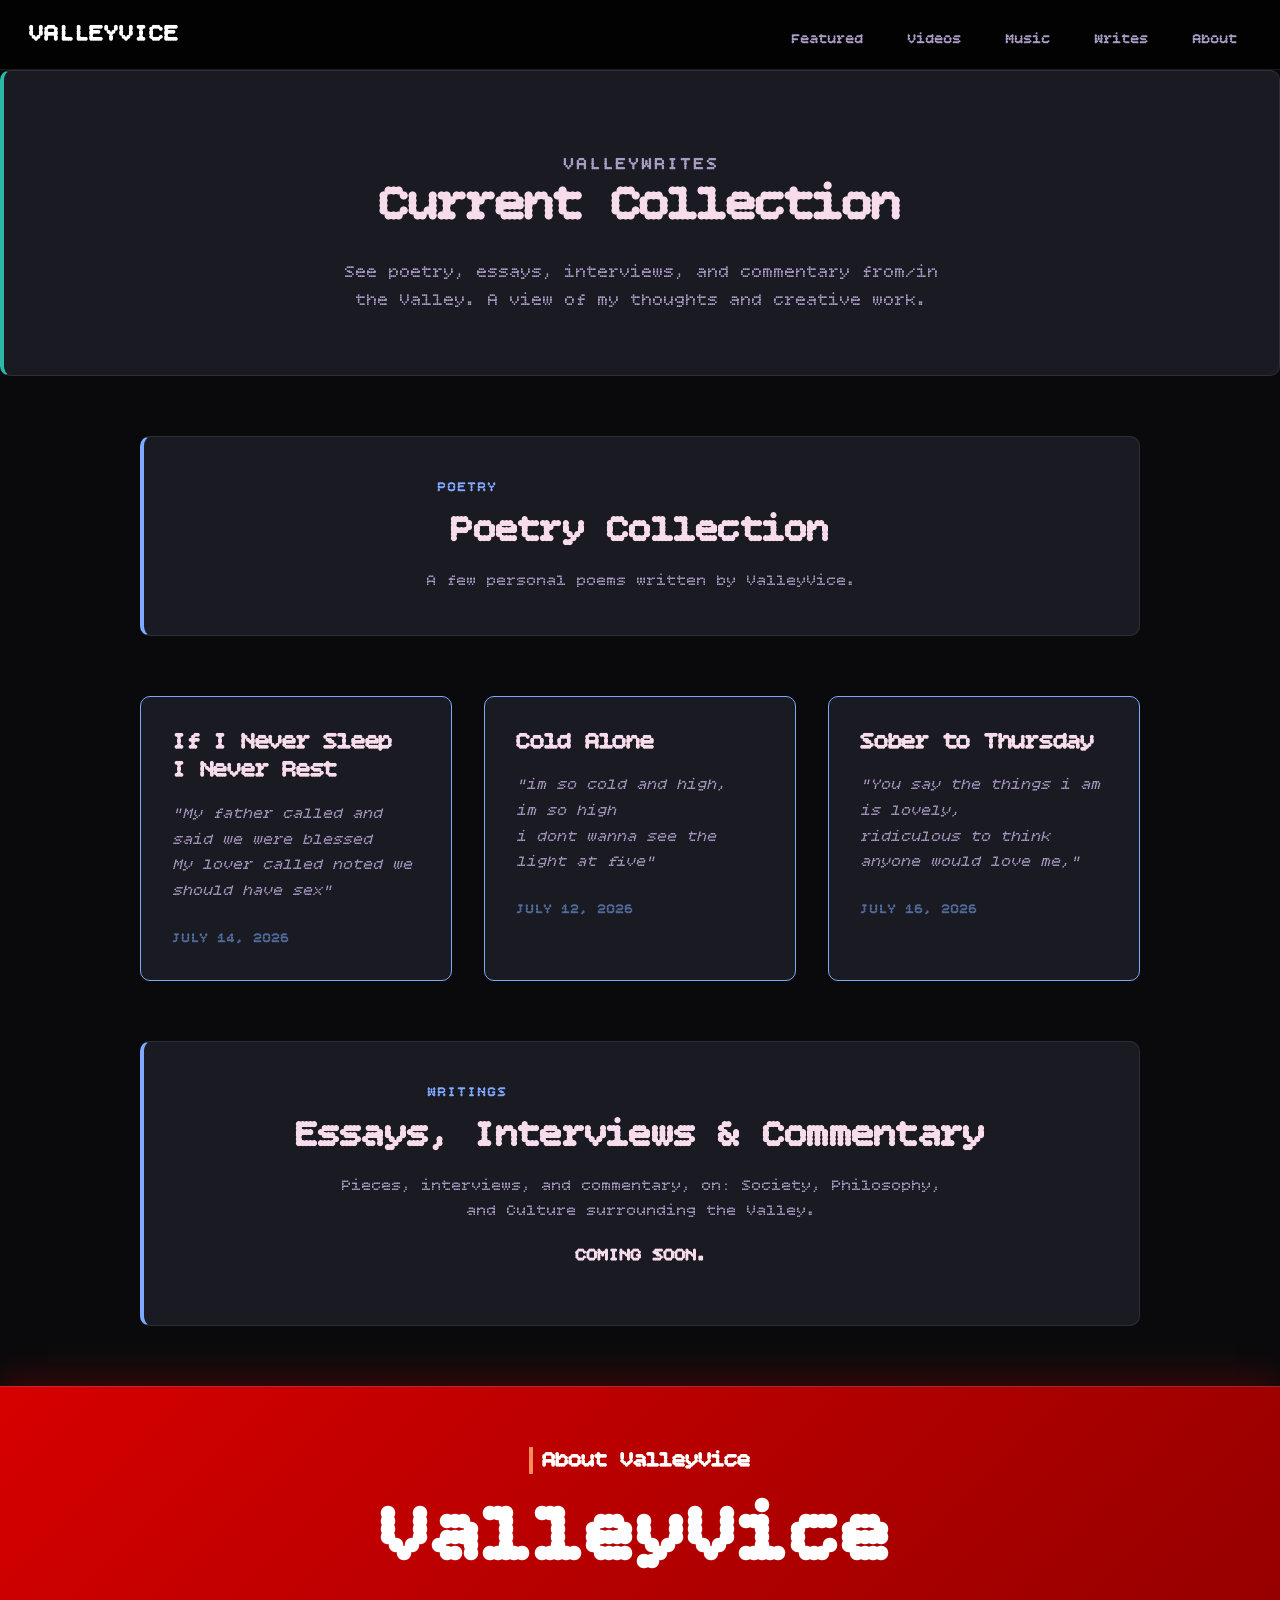
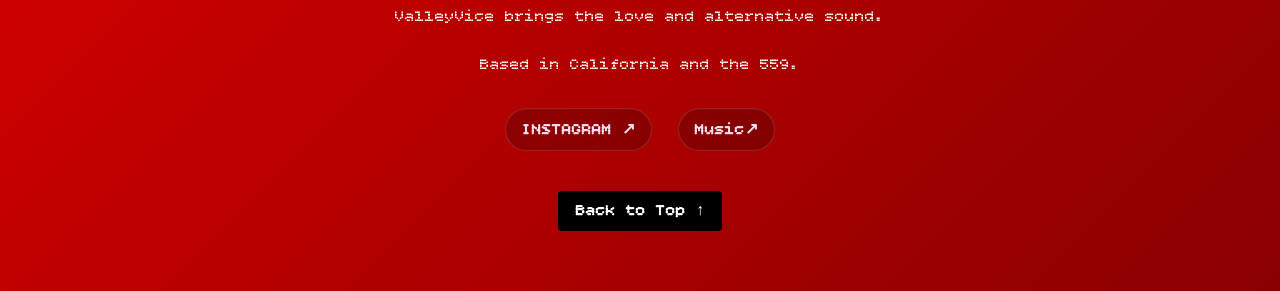
==== pages/writes.html @ c86723d8 "Add files via upload" ====
<!DOCTYPE html>
<html lang="en">
  <head>
    <meta charset="UTF-8" />
    <meta name="viewport" content="width=device-width, initial-scale=1.0" />
    <link rel="stylesheet" href="/pages/writes.css" />
    <link rel="stylesheet" href="footer.css"/>
    <title>Writing - ValleyVice</title>
  </head>
  <body>
    
    <header class="vv-header" id="vv-header">
      <a href="/" class="vv-logo">VALLEYVICE</a>
      <nav class="vv-nav">
        <a href="/#Featured">Featured</a>
        <a href="/#videos">Videos</a>
        <a href="/##music">Music</a>
        <a href="/pages/writes.html">Writes</a>
        <a href="/#footer">About</a>
      </nav>
    </header>

    <main class="page page-writes">
      <section class="hero">
        <div class="container">
          <p class="eyebrow">ValleyWrites</p>
          <h1>Current Collection</h1>
          <p> See poetry, essays, interviews, and commentary from/in the Valley. A view of my thoughts and creative work.</p>
        </div>
      </section>

      <section  id="#poems" class="poems-section">
        <div class="container">
          <div class="section-header">
            <p class="eyebrow">Poetry</p>
            <h2>Poetry Collection</h2>
            <p>A few personal poems written by ValleyVice.</p>
          </div>
        </div>

        <section class="poem-list container">
          <article class="poem-card">
            <a href="/pages/poems/poem1.html">
              <h3>If I Never Sleep I Never Rest</h3>
              <p class="poem-excerpt">"My father called and said we were blessed <br>
          My lover called noted we should have sex"</p>
              <time datetime="2026-07-14">July 14, 2026</time>
            </a>
          </article>

          <article class="poem-card">
            <a href="/pages/poems/poem2.html">
              <h3>Cold Alone</h3>
              <p class="poem-excerpt">"im so cold and high, <br>
        im so high <br>
        i dont wanna see the light at five" <br></p>
              <time datetime="2026-07-12">July 12, 2026</time>
            </a>
          </article>


          <article class="poem-card">
            <a href="/pages/poems/poem3.html">
              <h3>Sober to Thursday</h3>
              <p class="poem-excerpt">"You say the things i am is lovely,<br>
        ridiculous to think anyone would love me,"<br></p>
              <time datetime="2026-07-16">July 16, 2026</time>
            </a>
          </article>
        </section>
      </section>

      <section  id="#essay" class="writings-section">
        <div class="container">
          <div class="section-header">
            <p class="eyebrow">Writings</p>
            <h2>Essays, Interviews & Commentary</h2>
            <p>Pieces, interviews, and commentary, on: Society, Philosophy, and Culture surrounding the Valley. <br>
              
            </p>
            <h3>COMING SOON.</h3>
          </div>
        </div>


        <!--
         <section class="excerpt-list container">
          <article class="excerpt-card essays-card">
            <a href="/pages/essay.html">
              <h2>First excerpt title</h2>
              <p>excerpt1</p>
              <time datetime="2026-07-15">July 15, 2026</time>
            </a>
          </article>

          <article class="excerpt-card essays-card">
            <a href="/pages/essay.html">
              <h2>Second excerpt title</h2>
              <p>excerp2</p>
              <time datetime="2026-07-10">July 10, 2026</time>
            </a>
          </article>

          <article class="excerpt-card essays-card">
            <a href="/pages/essay.html">
              <h2>Third excerpt title</h2>
              <p>excerpt3</p>
              <time datetime="2026-07-05">July 5, 2026</time>
            </a>
          </article>
        </section>
      </section>
        -->
       
    </main>
  </body>

   <footer id="footer" class="vv-footer">
    <div class="vv-footer-inner">
       <h2 class="vv-section-title">About ValleyVice</h2>
      <h2 class="vv-footer-logo">ValleyVice</h2>
      <p class="vv-footer-tagline">
        ValleyVice brings the love and alternative sound.<br><br>
        Based in California and the 559.
      </p>
      <div class="vv-footer-links">
        <a href="https://www.instagram.com/valleyyyouth/" target="_blank">INSTAGRAM ↗</a>
        <a href="#" target="_blank">Music↗</a>
      </div>
    </div>
    <a href="#top" class="vv-backtotop">Back to Top ↑</a>
  </footer>
</html>
---- pages/writes.css ----
/* ============================================================
    WRITES PAGE CSS — Blog Excerpts
    ============================================================ */

    @import url('https://fonts.googleapis.com/css?family=Bitcount%20Single:700|Bitcount%20Single:400');

    /* ============================================================
    ROOT PALETTE (Matching main site)
    ============================================================ */

    :root {
    --text: #F7DCEB;
    --background: #0A0A0C;
    --primary: #A89BC4;
    --secondary: #4A2E1F;
    --accent: #7A4A2F;

    --comp-primary-1: #4FFFCF;
    --comp-primary-2: #2BB8A6;
    --comp-primary-3: #1F7F73;

    --comp-secondary-1: #7FA8FF;
    --comp-secondary-2: #4F6A99;
    --comp-secondary-3: #2C3A4F;

    --comp-accent-1: #FFB08A;
    --comp-accent-2: #FF8C5C;
    --comp-accent-3: #C96A42;

    --neutral-1: #1A1A22;
    --neutral-2: #2E2E38;
    --neutral-3: #454553;

    --radius: 10px;
    }

    /* ============================================================
    GLOBAL
    ============================================================ */

    html {
    font-size: 100%;
    scroll-behavior: smooth;
    background: #0A0A0C;
    }

    body {
    font-family: 'Bitcount Single', monospace;
    font-weight: 400;
    margin: 0;
    overflow-x: hidden;
    }

    h1, h2, h3, h4, h5 {
    font-family: 'Bitcount Single', monospace;
    font-weight: 700;
    }

    /* ============================================================
    HEADER & NAVIGATION
    ============================================================ */

    .vv-header {
    position: fixed;
    top: 0;
    left: 0;
    width: 100%;
    padding: 20px 30px;
    background: rgba(0, 0, 0, 0.74);
    backdrop-filter: blur(10px);
    color: #fff;
    z-index: 999;
    transition: transform 0.3s ease, background 0.3s ease;
    display: flex;
    justify-content: space-between;
    align-items: center;
    box-sizing: border-box;
    border-bottom: 1px solid rgba(255, 255, 255, 0.1);
    }

    .vv-header.hide {
    transform: translateY(-100%);
    }

    .vv-logo {
    font-size: 24px;
    font-weight: 700;
    letter-spacing: 1px;
    flex-shrink: 0;
    color: #fff;
    text-decoration: none;
    transition: 0.2s ease;
    display: inline-block;
    }

    .vv-logo:hover {
    color: var(--comp-accent-2);
    }

    .vv-nav {
    display: flex;
    gap: 20px;
    flex-shrink: 0;
    margin-top: 10px;
    }

    .vv-nav a {
    color: var(--primary);
    text-decoration: none;
    font-weight: 600;
    margin: 0 12px;
    font-size: 0.9rem;
    transition: 0.2s ease;
    }

    .vv-nav a:hover {
    color: var(--comp-accent-2);
    }

    /* ============================================================
    PAGE CONTAINER
    ============================================================ */

    .page {
    padding-top: 0;
    min-height: 100vh;
    background: var(--background);
    color: var(--text);
    margin-top: 70px;
    }

    .page-writes {
    background: var(--background);
    color: var(--text);
    }

    .container {
    max-width: 1000px;
    margin: 0 auto;
    padding: 0 24px;
    }

    /* ============================================================
    HERO SECTION
    ============================================================ */

    .hero {
    padding: 80px 40px 60px;
    text-align: center;
    border: 1px solid var(--neutral-2);
    border-left: 4px solid var(--comp-primary-2);
    border-radius: var(--radius);
    background: var(--neutral-1);
    margin-bottom: 60px;
    transition: all 0.3s ease;
    }

    .eyebrow {
    font-size: 0.875rem;
    letter-spacing: 2px;
    text-transform: uppercase;
    color: var(--comp-primary-2);
    margin: 0 0 16px;
    font-weight: 600;
    }

    .hero h1 {
    margin: 0 0 24px;
    font-size: 3.158rem;
    line-height: 1.1;
    color: var(--text);
    letter-spacing: -0.02em;
    }

    .hero p {
    margin: 0;
    font-size: 1.1rem;
    line-height: 1.6;
    color: var(--primary);
    max-width: 600px;
    margin-left: auto;
    margin-right: auto;
    }

    /* ============================================================
    EXCERPT LIST LAYOUT
    ============================================================ */

    .excerpt-list {
    display: grid;
    grid-template-columns: repeat(auto-fit, minmax(300px, 1fr));
    gap: 32px;
    padding: 60px 24px;
    background: transparent;
    border: none;
    border-radius: var(--radius);
    margin-bottom: 60px;
    }

    /* ============================================================
    EXCERPT CARD
    ============================================================ */

    .excerpt-card {
    background: var(--neutral-1);
    border: 1px solid var(--comp-accent-1);
    border-radius: var(--radius);
    overflow: hidden;
    transition: all 0.25s ease;
    position: relative;
    }

    .excerpt-card::before {
    content: "";
    position: absolute;
    top: 0;
    left: 0;
    right: 0;
    height: 4px;
    background: linear-gradient(90deg, var(--comp-primary-2), var(--comp-accent-2));
    opacity: 0;
    transition: opacity 0.25s ease;
    }

    .excerpt-card:hover {
    border-color: var(--comp-accent-2);
    background: var(--neutral-2);
    transform: translateY(-6px);
    box-shadow: 0 12px 32px rgba(255, 140, 92, 0.15), 0 0 20px rgba(255, 140, 92, 0.1);
    }

    .excerpt-card:hover::before {
    opacity: 1;
    }

    .excerpt-card a {
    display: block;
    padding: 32px;
    text-decoration: none;
    color: inherit;
    transition: all 0.25s ease;
    }

    .excerpt-card h2 {
    margin: 0 0 16px;
    font-size: 1.777rem;
    color: var(--text);
    line-height: 1.2;
    transition: color 0.25s ease;
    letter-spacing: -0.01em;
    }

    .excerpt-card:hover h2 {
    color: var(--comp-primary-2);
    }

    .excerpt-card p {
    margin: 0 0 24px;
    font-size: 1rem;
    color: var(--primary);
    line-height: 1.6;
    }

    .excerpt-card time {
    font-size: 0.875rem;
    color: var(--comp-secondary-2);
    text-transform: uppercase;
    letter-spacing: 1px;
    font-weight: 600;
    }

    /* ============================================================
    ESSAYS CARDS (Enhanced Styling)
    ============================================================ */

    .essays-card {
    border-color: var(--comp-accent-1);
    cursor: pointer;
    }

    .essays-card::before {
    background: linear-gradient(90deg, var(--comp-accent-1), var(--comp-accent-2));
    }

    .essays-card:hover {
    border-color: var(--comp-accent-2);
    background: rgba(46, 46, 56, 0.8);
    transform: translateY(-8px) scale(1.02);
    box-shadow: 0 16px 40px rgba(255, 140, 92, 0.25), 0 0 30px rgba(255, 140, 92, 0.15);
    }

    .essays-card:hover::before {
    opacity: 1;
    }

    .essays-card h2 {
    color: var(--text);
    transition: all 0.3s ease;
    }

    .essays-card:hover h2 {
    color: var(--comp-accent-2);
    transform: translateX(4px);
    }

    .essays-card p {
    transition: color 0.3s ease;
    }

    .essays-card:hover p {
    color: var(--comp-accent-1);
    }

    /* ============================================================
    POEMS SECTION
    ============================================================ */

    .poems-section {
    margin-bottom: 60px;
    }

    .section-header {
    text-align: center;
    padding: 40px 24px;
    background: var(--neutral-1);
    border: 1px solid var(--neutral-2);
    border-left: 4px solid var(--comp-secondary-1);
    border-radius: var(--radius);
    margin-bottom: 60px;
    }

    .section-header .eyebrow {
    font-size: 0.875rem;
    letter-spacing: 2px;
    text-transform: uppercase;
    color: var(--comp-secondary-1);
    margin: 0 0 12px;
    font-weight: 600;
    }

    .section-header h2 {
    margin: 0 0 16px;
    font-size: 2.369rem;
    line-height: 1.1;
    color: var(--text);
    letter-spacing: -0.02em;
    }

    .section-header p {
    margin: 0;
    font-size: 1rem;
    line-height: 1.6;
    color: var(--primary);
    max-width: 600px;
    margin-left: auto;
    margin-right: auto;
    }

    /* ============================================================
    POEM LIST & CARDS
    ============================================================ */

    .poem-list {
    display: grid;
    grid-template-columns: repeat(auto-fit, minmax(300px, 1fr));
    gap: 32px;
    padding: 0;
    }

    .poem-card {
    background: var(--neutral-1);
    border: 1px solid var(--comp-secondary-1);
    border-radius: var(--radius);
    overflow: hidden;
    transition: all 0.25s ease;
    position: relative;
    }

    .poem-card::before {
    content: "";
    position: absolute;
    top: 0;
    left: 0;
    right: 0;
    height: 4px;
    background: linear-gradient(90deg, var(--comp-secondary-1), var(--comp-secondary-2));
    opacity: 0;
    transition: opacity 0.25s ease;
    }

    .poem-card:hover {
    border-color: var(--comp-secondary-2);
    background: var(--neutral-2);
    transform: translateY(-6px);
    box-shadow: 0 12px 32px rgba(79, 106, 153, 0.15), 0 0 20px rgba(79, 106, 153, 0.1);
    }

    .poem-card:hover::before {
    opacity: 1;
    }

    .poem-card a {
    display: block;
    padding: 32px;
    text-decoration: none;
    color: inherit;
    transition: all 0.25s ease;
    }

    .poem-card h3 {
    margin: 0 0 16px;
    font-size: 1.5rem;
    color: var(--text);
    line-height: 1.2;
    transition: color 0.25s ease;
    letter-spacing: -0.01em;
    }

    .poem-card:hover h3 {
    color: var(--comp-secondary-1);
    }

    .poem-excerpt {
    margin: 0 0 24px;
    font-size: 1rem;
    color: var(--primary);
    line-height: 1.6;
    font-style: italic;
    }

    .poem-card time {
    font-size: 0.875rem;
    color: var(--comp-secondary-2);
    text-transform: uppercase;
    letter-spacing: 1px;
    font-weight: 600;
    }

    /* ============================================================
    FOOTER
    ============================================================ */

    .vv-footer {
    background: linear-gradient(135deg, #d60000 0%, #8a0000 100%);
    color: #fff;
    padding: 60px 20px;
    text-align: center;
    font-family: 'Bitcount Single';
    margin-top: 50px;
    border-top: 1px solid rgba(255, 255, 255, 0.16);
    box-shadow: 0 -10px 30px rgba(214, 0, 0, 0.24);
    }

    .vv-footer .vv-section-title {
    display: inline-block;
    margin: 0 0 16px;
    border-left: 4px solid var(--comp-accent-2);
    padding-left: 10px;
    font-size: 1.4rem;
    }

    .vv-footer-logo {
    font-size: 80px;
    font-weight: 800;
    margin: 0 0 20px;
    letter-spacing: 0.04em;
    }

    .vv-footer-tagline {
    font-size: 16px;
    line-height: 1.5;
    margin-bottom: 30px;
    }

    .vv-footer-links a {
    display: inline-flex;
    align-items: center;
    justify-content: center;
    margin: 0 8px;
    padding: 10px 16px;
    font-weight: 600;
    text-decoration: none;
    color: #f7dceb;
    border: 1px solid rgba(255, 255, 255, 0.14);
    border-radius: 999px;
    background: rgba(0, 0, 0, 0.2);
    box-shadow: inset 0 1px 0 rgba(255, 255, 255, 0.04);
    transition: opacity 0.2s ease, transform 0.2s ease, background 0.2s ease, border-color 0.2s ease;
    }

    .vv-footer-links a:hover {
    opacity: 1;
    background: rgba(255, 255, 255, 0.08);
    border-color: rgba(255, 255, 255, 0.24);
    transform: translateY(-1px);
    }

    .vv-backtotop {
    display: block;
    width: fit-content;
    margin: 40px auto 0;
    padding: 10px 18px;
    background: #000;
    color: #fff;
    font-weight: 600;
    text-decoration: none;
    border-radius: 4px;
    transition: opacity 0.2s ease;
    }

    .vv-backtotop:hover {
    opacity: 0.7;
    }

    /* ============================================================
    RESPONSIVE DESIGN
    ============================================================ */

    @media (max-width: 768px) {
    .page {
        padding-top: 0;
        margin-top: 70px;
    }

    .hero {
        padding: 60px 32px 40px;
        margin-bottom: 40px;
    }

    .hero h1 {
        font-size: 2.369rem;
        margin-bottom: 16px;
    }

    .hero p {
        font-size: 1rem;
    }

    .excerpt-list {
        grid-template-columns: 1fr;
        gap: 24px;
        padding: 40px 24px;
    }

    .excerpt-card a {
        padding: 24px;
    }

    .excerpt-card h2 {
        font-size: 1.5rem;
    }

    .excerpt-card p {
        margin-bottom: 16px;
    }

    .section-header {
        padding: 32px 24px;
        margin-bottom: 40px;
    }

    .section-header h2 {
        font-size: 1.777rem;
        margin-bottom: 12px;
    }

    .section-header p {
        font-size: 0.95rem;
    }

    .poem-list {
        grid-template-columns: 1fr;
        gap: 24px;
    }

    .poem-card a {
        padding: 24px;
    }

    .poem-card h3 {
        font-size: 1.3rem;
    }
    }

    @media (max-width: 480px) {
    .hero {
        padding: 40px 24px 30px;
        margin-bottom: 32px;
        border-left-width: 3px;
    }

    .hero h1 {
        font-size: 1.777rem;
        margin-bottom: 12px;
    }

    .hero p {
        font-size: 0.95rem;
    }

    .eyebrow {
        font-size: 0.75rem;
        letter-spacing: 1px;
    }

    .excerpt-list {
        grid-template-columns: 1fr;
        gap: 16px;
        padding: 24px 16px;
        margin-bottom: 32px;
    }

    .excerpt-card {
        border-radius: 8px;
    }

    .excerpt-card a {
        padding: 20px;
    }

    .excerpt-card h2 {
        font-size: 1.333rem;
        margin-bottom: 12px;
    }

    .excerpt-card p {
        font-size: 0.95rem;
        margin-bottom: 12px;
    }

    .excerpt-card time {
        font-size: 0.8rem;
    }

    .section-header {
        padding: 24px 16px;
        margin-bottom: 24px;
        border-left-width: 3px;
    }

    .section-header h2 {
        font-size: 1.333rem;
        margin-bottom: 8px;
    }

    .section-header p {
        font-size: 0.9rem;
    }

    .section-header .eyebrow {
        margin-bottom: 8px;
    }

    .poem-list {
        grid-template-columns: 1fr;
        gap: 16px;
    }

    .poem-card {
        border-radius: 8px;
    }

    .poem-card a {
        padding: 20px;
    }

    .poem-card h3 {
        font-size: 1.2rem;
        margin-bottom: 12px;
    }

    .poem-excerpt {
        font-size: 0.95rem;
        margin-bottom: 12px;
    }

    .poem-card time {
        font-size: 0.8rem;
    }
    }
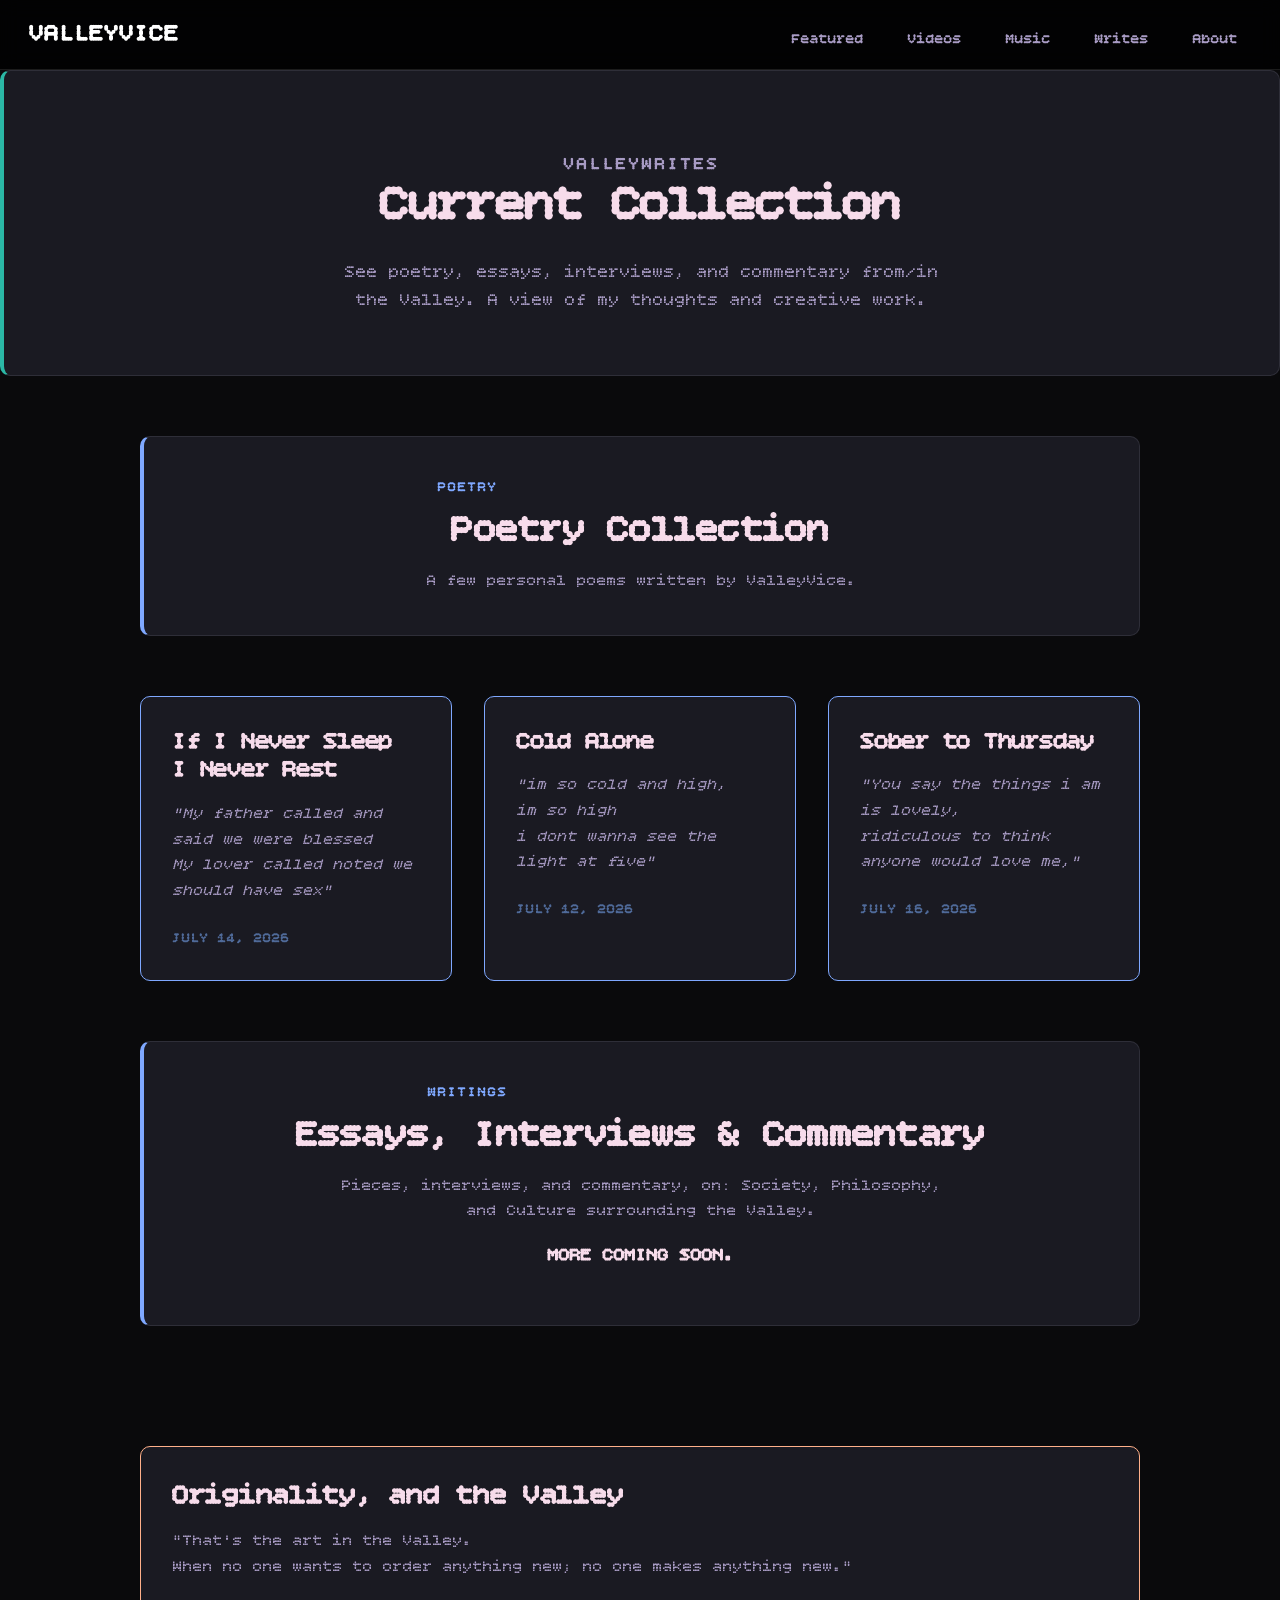
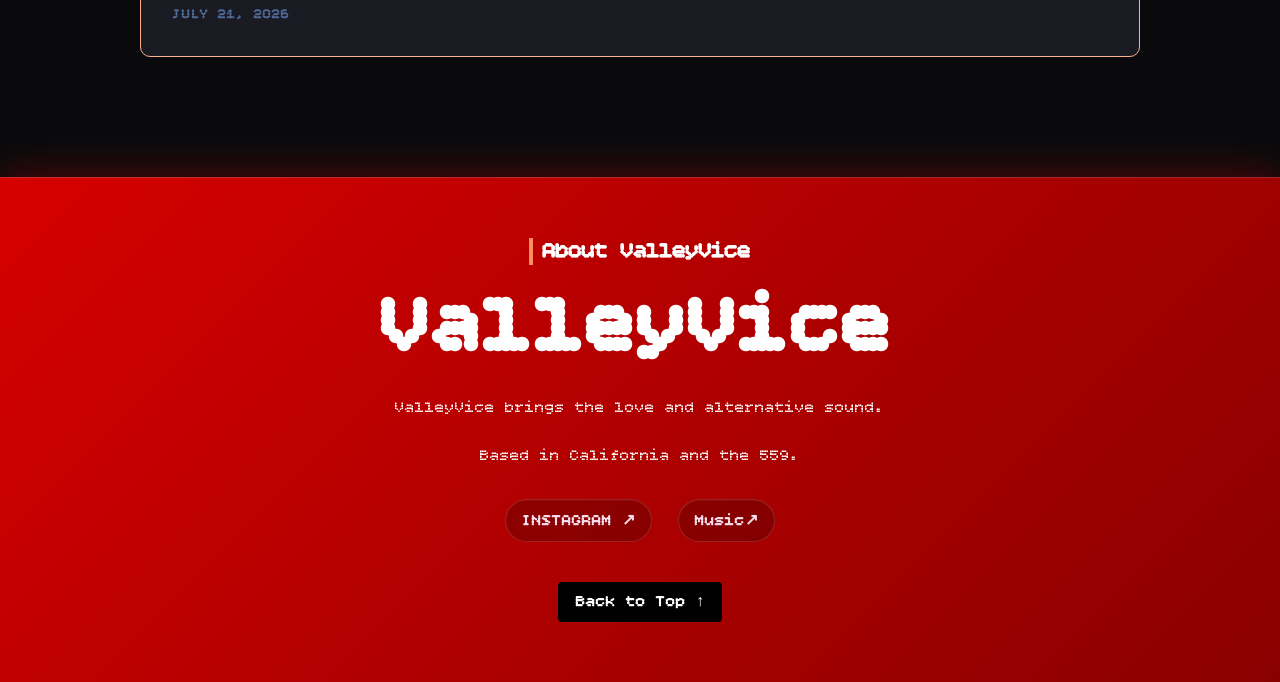
==== commit 221fc64a: "Update writes.html" ====
--- a/pages/writes.html
+++ b/pages/writes.html
@@ -79,21 +79,25 @@
             <p>Pieces, interviews, and commentary, on: Society, Philosophy, and Culture surrounding the Valley. <br>
               
             </p>
-            <h3>COMING SOON.</h3>
+            <h3>MORE COMING SOON.</h3>
           </div>
         </div>
 
 
-        <!--
+        
          <section class="excerpt-list container">
           <article class="excerpt-card essays-card">
             <a href="/pages/essay.html">
-              <h2>First excerpt title</h2>
-              <p>excerpt1</p>
-              <time datetime="2026-07-15">July 15, 2026</time>
+              <h2>Originality, and the Valley</h2>
+              <p>
+          "That's the art in the Valley. <br>
+                When no one wants to order anything new; no one makes anything new." <br>
+                
+              </p>
+              <time datetime="2026-07-15">July 21, 2026</time>
             </a>
           </article>
-
+<!--
           <article class="excerpt-card essays-card">
             <a href="/pages/essay.html">
               <h2>Second excerpt title</h2>
@@ -110,8 +114,9 @@
             </a>
           </article>
         </section>
+           -->
       </section>
-        -->
+        
        
     </main>
   </body>
